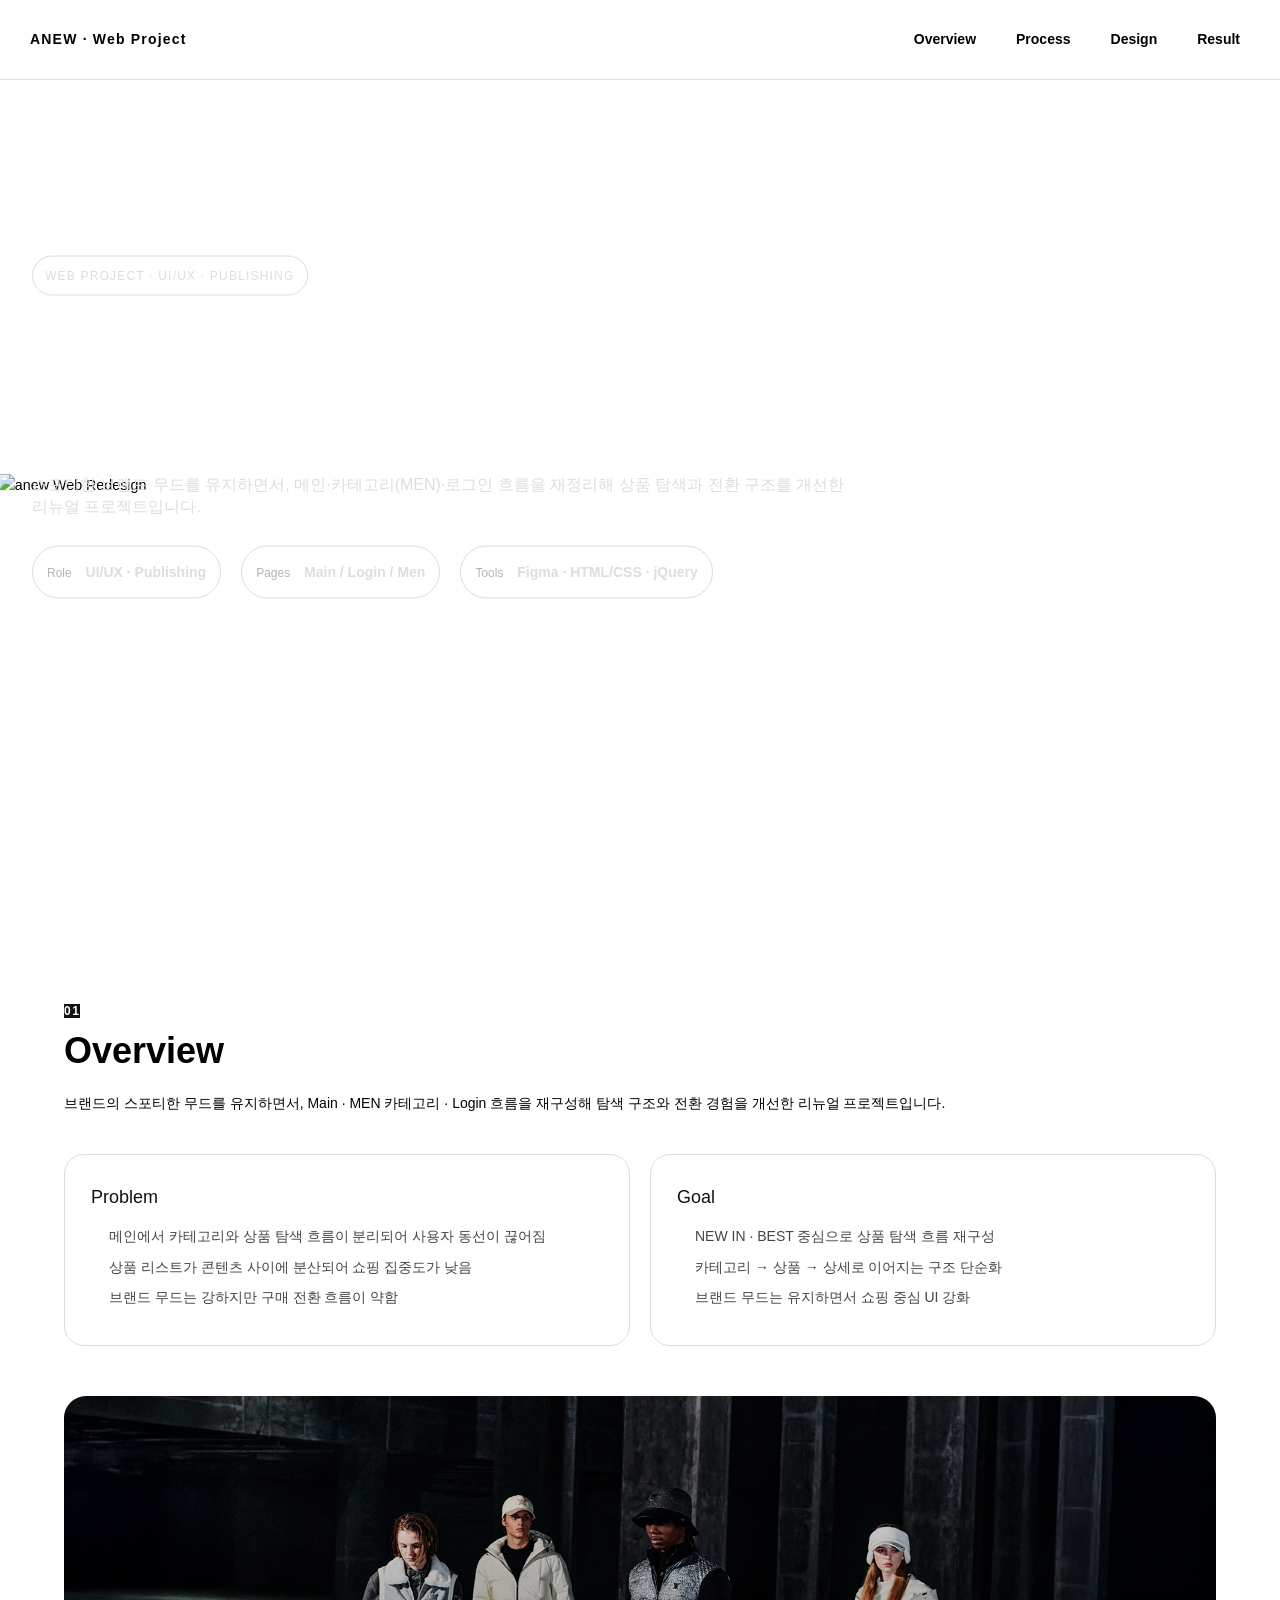
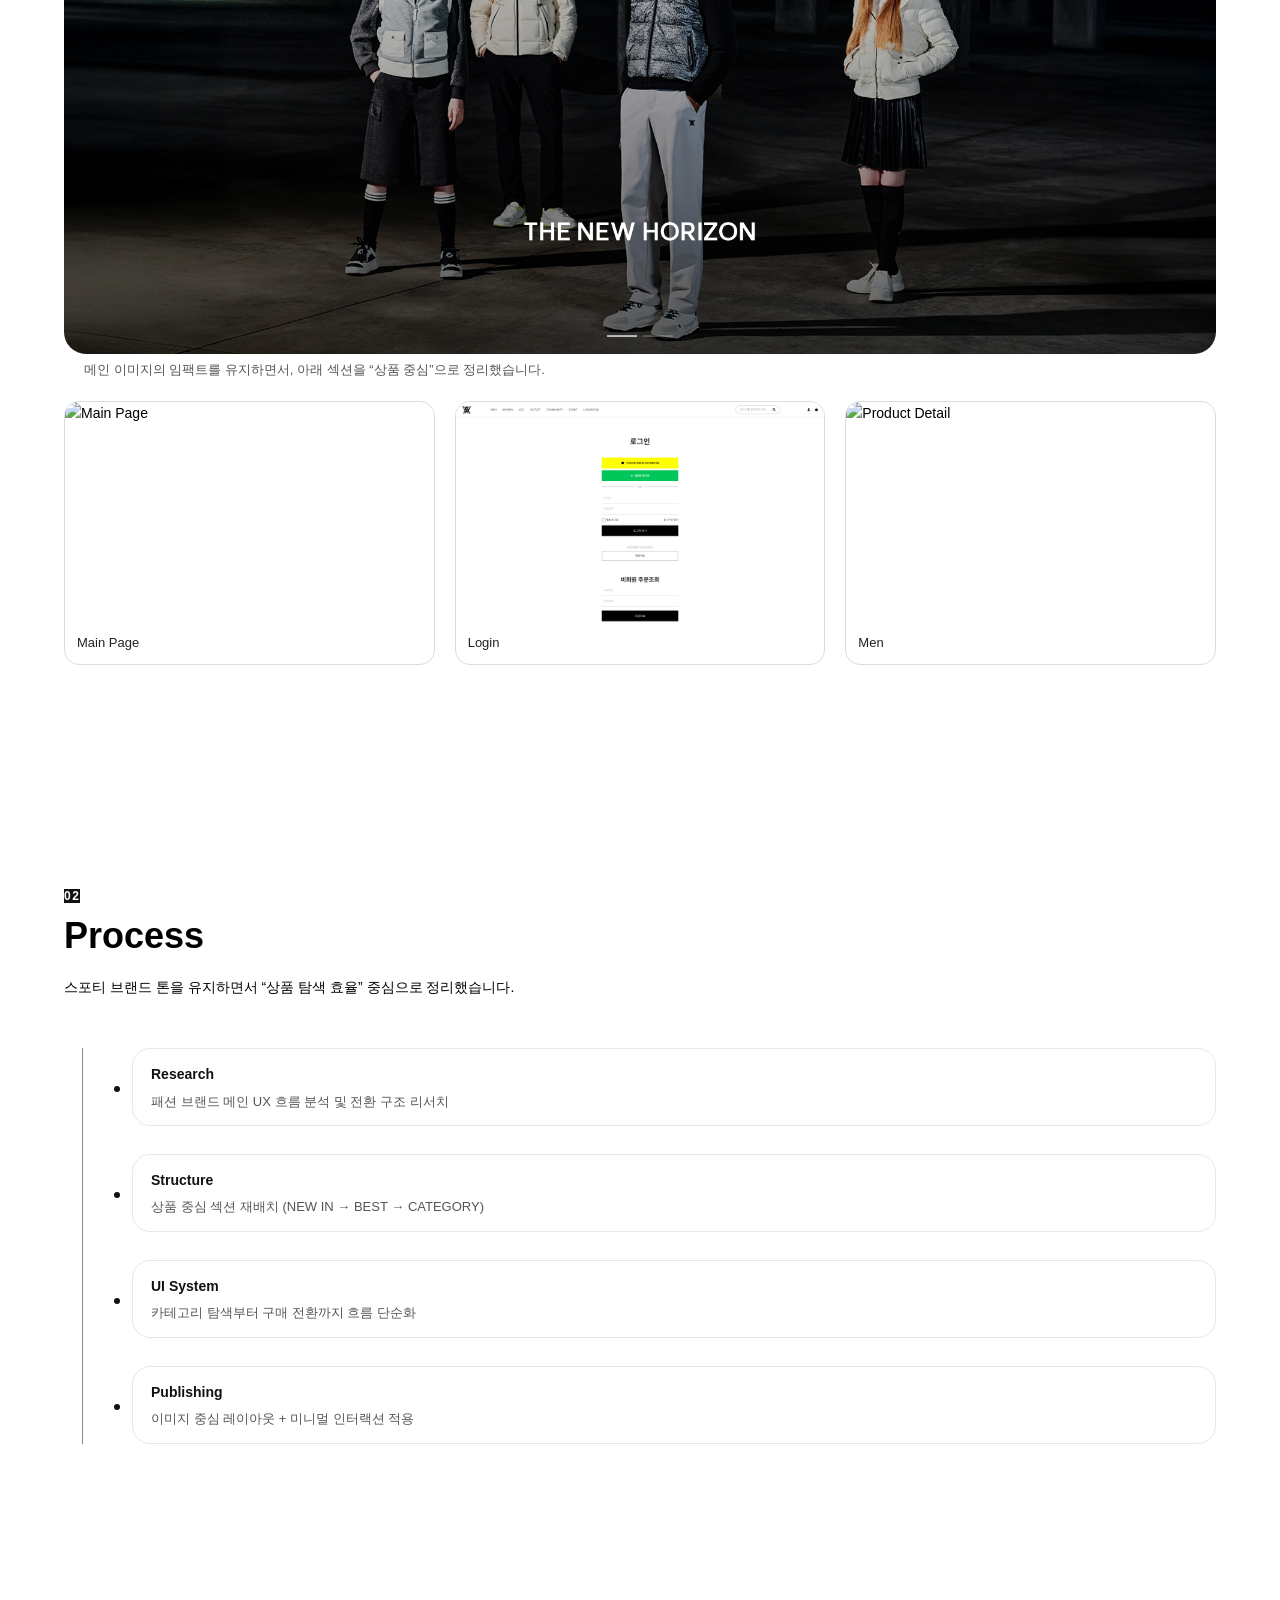
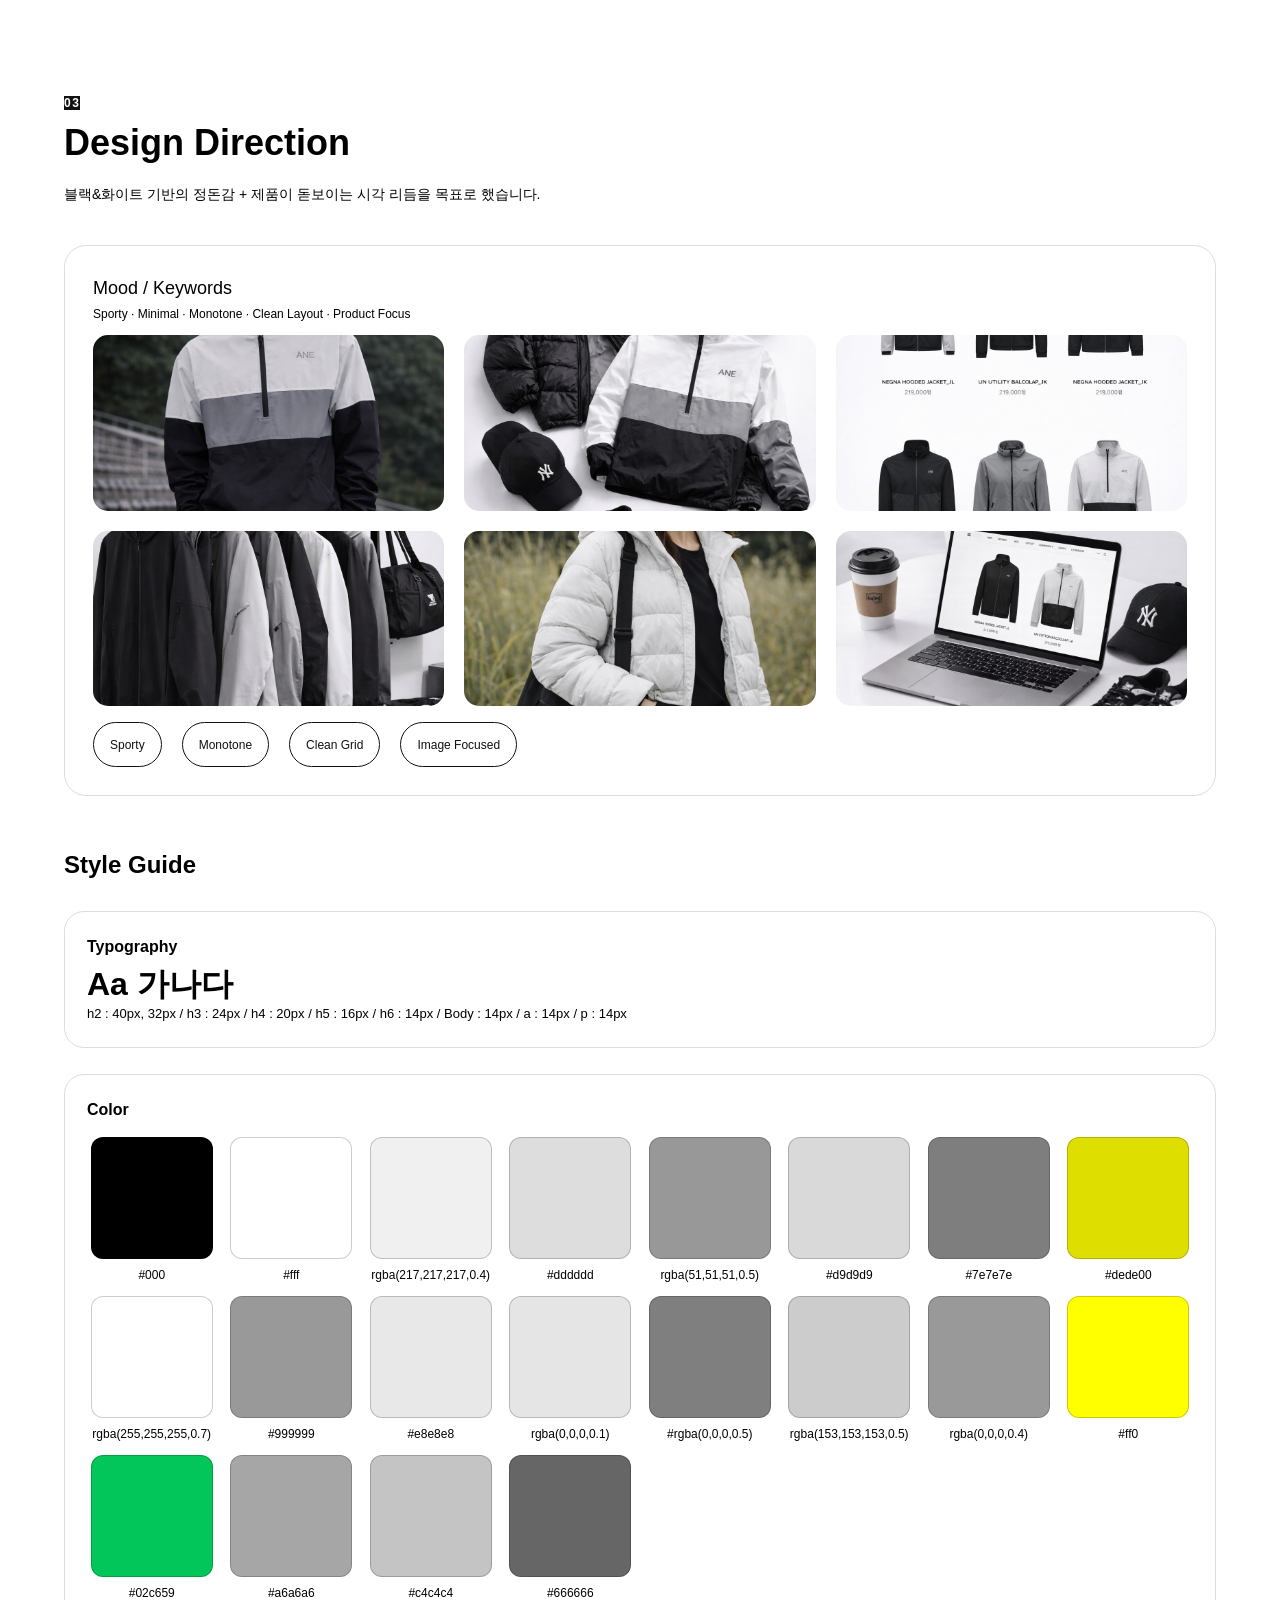
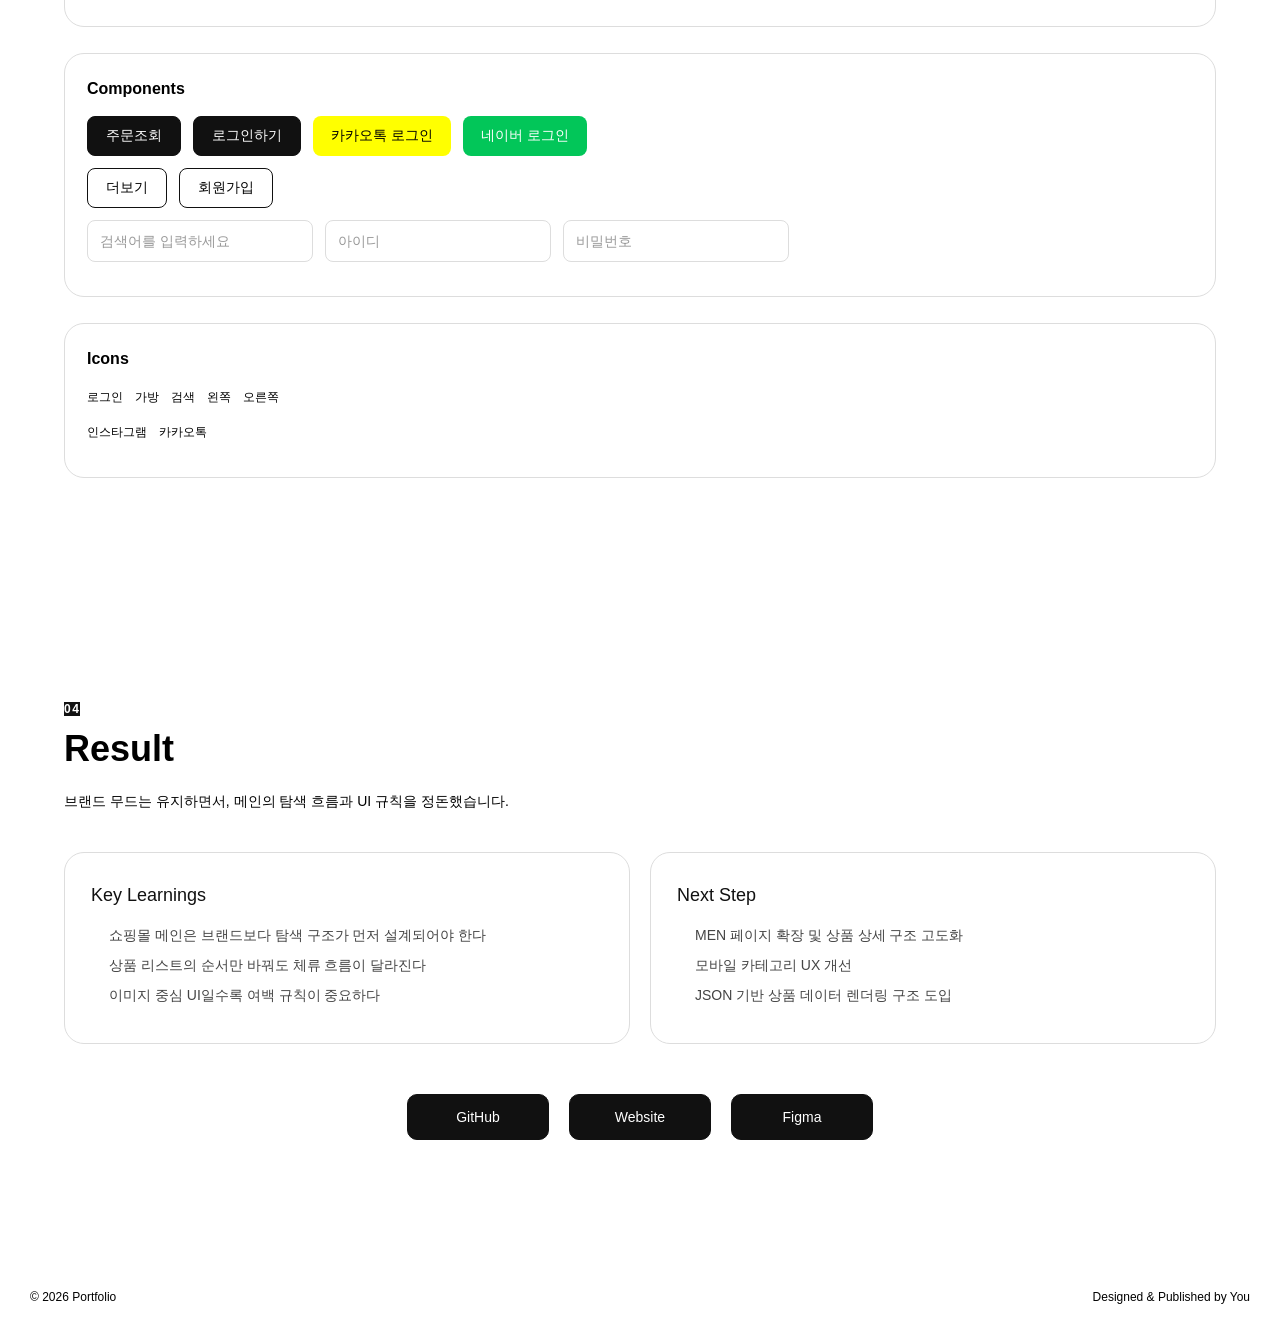
==== project-anew.html @ 0e4842bf "1" ====
<!DOCTYPE html>
<html lang="ko">
<head>
    <meta charset="UTF-8" />
    <meta name="viewport" content="width=device-width, initial-scale=1.0" />
    <title>Web Project - anew</title>
    <link rel="stylesheet" href="project-anew.css">
    <link rel="stylesheet" href="project.css" />
    <link rel="stylesheet" href="com.css">  
    <script src="js/jquery-3.7.1.min.js"></script>
    <script src="js/index.js"></script>
</head>
<body>
    <!-- header 시작-->
    <header>
        <div class='logo'><a href="index.html">ANEW · Web Project</a></div>
        <ul class="menu">
            <li><a href="#overview">Overview</a></li>
            <li><a href="#process">Process</a></li>
            <li><a href="#design">Design</a></li>
            <li><a href="#result">Result</a></li>
        </ul>
    </header>
    <!-- header 끝-->
    <!-- main 시작 -->
    <main id="top" class="main">
        <div class="img_box">
            <img src="images/project/Anew/main.png" alt="anew Web Redesign" />
            <div class="img_fade"></div>
        </div>
        <div class="text_box">
            <div class="text_top"><span>WEB PROJECT · UI/UX · PUBLISHING</span></div>
            <div class="text_title"><h1>Anew<br>Website Renewal</h1></div>

            <p>
                스포티한 브랜드 무드를 유지하면서, 메인·카테고리(MEN)·로그인 흐름을 재정리해 상품 탐색과 전환 구조를 개선한 리뉴얼 프로젝트입니다.
            </p>

            <div class="text_meta">
                <div class="meta">
                    <span class="meta1">Role</span>
                    <span class="meta2">UI/UX · Publishing</span>
                </div>
                <div class="meta">
                    <span class="meta1">Pages</span>
                    <span class="meta2">Main / Login / Men</span>
                </div>
                <div class="meta">
                    <span class="meta1">Tools</span>
                    <span class="meta2">Figma · HTML/CSS · jQuery</span>
                </div>
            </div>
        </div>
    </main>
    <!-- main 끝 -->

    <!-- section1 시작 -->
    <section id="overview" class="section1">
        <div class="container">
            <div class="section_title">
                <div class="_num"><span>01</span></div>
                <div class="title"><h2>Overview</h2></div>
                <div class="lead">
                    <p>
                        브랜드의 스포티한 무드를 유지하면서, Main · MEN 카테고리 · Login 흐름을 재구성해 탐색 구조와 전환 경험을 개선한 리뉴얼 프로젝트입니다.
                    </p>
                </div>
            </div>
            <div class="item">
                <div class="card">
                    <div class="card_title"><h3>Problem</h3></div>
                    <ul class="list">
                        <li>메인에서 카테고리와 상품 탐색 흐름이 분리되어 사용자 동선이 끊어짐</li>
                        <li>상품 리스트가 콘텐츠 사이에 분산되어 쇼핑 집중도가 낮음</li>
                        <li>브랜드 무드는 강하지만 구매 전환 흐름이 약함</li>
                    </ul>
                </div>
                <div class="card">
                    <div class="card_title"><h3>Goal</h3></div>
                    <ul class="list">
                        <li>NEW IN · BEST 중심으로 상품 탐색 흐름 재구성</li>
                        <li>카테고리 → 상품 → 상세로 이어지는 구조 단순화</li>
                        <li>브랜드 무드는 유지하면서 쇼핑 중심 UI 강화</li>
                    </ul>
                </div>
            </div>
            <div class="shot">
                <div class="shot_img">
                    <img src="images/project/anew/main.png" alt="Mockup View" />
                </div>
            <div class="shot_text">
                <p>
                    메인 이미지의 임팩트를 유지하면서, 아래 섹션을 “상품 중심”으로 정리했습니다.
                </p>
            </div>
            </div>

            <div class="boxs">
                <div class="box">
                    <div class="box_img">
                    <img src="images/project/anew/overniew-main.png" alt="Main Page" />
                    </div>
                    <div class="box_text"><p>Main Page</p></div>
                </div>

                <div class="box">
                    <div class="box_img">
                    <img src="images/project/anew/overview-login.png" alt="Product List" />
                    </div>
                    <dlv class="box_text"><p>Login</p></dlv>
                </div>

                <div class="box">
                    <div class="box_img">
                    <img src="" alt="Product Detail" />
                    </div>
                    <div class="box_text"><p>Men</p></div>
                </div>
            </div>
        </div>
    </section>
    <!-- section1 끝 -->
    <!-- section2 시작 -->
    <section id="process" class="section2">
        <div class="container">
            <div class="section_title">
                <div class="_num"><span>02</span></div>
                <div class="title"><h2>Process</h2></div>
                <div class="lead">
                    <p>스포티 브랜드 톤을 유지하면서 “상품 탐색 효율” 중심으로 정리했습니다.</p>
                </div>
            </div>

            <div class="timeline">
                <div class="t-item">
                    <span class="cir"></span>
                    <div class="t-card">
                        <h4>Research</h4>
                            <p>패션 브랜드 메인 UX 흐름 분석 및 전환 구조 리서치</p>
                    </div>
                </div>

                <div class="t-item">
                    <span class="cir"></span>
                    <div class="t-card">
                        <h4>Structure</h4>
                        <p>상품 중심 섹션 재배치 (NEW IN → BEST → CATEGORY)</p>
                    </div>
                </div>

                <div class="t-item">
                    <span class="cir"></span>
                    <div class="t-card">
                        <h4>UI System</h4>
                        <p>카테고리 탐색부터 구매 전환까지 흐름 단순화</p>
                    </div>
                </div>

                <div class="t-item">
                    <span class="cir"></span>
                    <div class="t-card">
                        <h4>Publishing</h4>
                        <p>이미지 중심 레이아웃 + 미니멀 인터랙션 적용</p>
                    </div>
                </div>
            </div>
        </div>
    </section>
    <!-- section2 끝 -->
    <!-- section3 시작 -->
    <section id="design" class="section3">
        <div class="container">
            <div class="section_title">
                <div class="_num"><span>03</span></div>
                <div class="title"><h2>Design Direction</h2></div>
                <div class="lead">
                    <p>블랙&화이트 기반의 정돈감 + 제품이 돋보이는 시각 리듬을 목표로 했습니다.</p>
                </div>
            </div>
            <div class="mood">
                <div class="mood_text">
                    <h3>Mood / Keywords</h3>
                    <p>Sporty · Minimal · Monotone · Clean Layout · Product Focus</p>
                </div>
                <div class="mood_item">
                    <img src="images/project/anew/mood1.png" alt="Dining Table" />
                    <img src="images/project/anew/mood2.png" alt="Resort Pool" />
                    <img src="images/project/anew/mood3.png" alt="Cocktail Light" />
                    <img src="images/project/anew/mood4.png" alt="Lounge Interior" />
                    <img src="images/project/anew/mood5.png" alt="Nature Walk" />
                    <img src="images/project/anew/mood6.png" alt="Fine Dish Closeup" />
                </div>

                <div class="mood_tags">
                    <div class="tag"><span>Sporty</span></div>
                    <div class="tag"><span>Monotone</span></div>
                    <div class="tag"><span>Clean Grid</span></div>
                    <div class="tag"><span>Image Focused</span></div>
                </div>
            </div>
            <div class="style_guide">
                <div class="style_title"><h2>Style Guide</h2></div>
                </div>
                <div class="style_box">
                    <h4>Typography</h4>
                    <span class="b">Aa 가나다</span>
                    <p>h2 : 40px, 32px / h3 : 24px / h4 : 20px / h5 : 16px / h6 : 14px / Body : 14px / a : 14px / p : 14px</p>
                </div>
                <div class="style_box">
                    <h4>Color</h4>
                    <div class="color">
                        <div>
                            <span class="swatch c1"></span>
                            <span class="_text">#000</span>
                        </div>
                        <div>
                            <span class="swatch c2"></span>
                            <span class="_text">#fff</span>
                        </div>
                        <div>
                            <span class="swatch c3"></span>
                            <span class="_text">rgba(217,217,217,0.4)</span>
                        </div>
                        <div>
                            <span class="swatch c4"></span>
                            <span class="_text">#dddddd</span>
                        </div>
                        <div>
                            <span class="swatch c5"></span>
                            <span class="_text">rgba(51,51,51,0.5)</span>
                        </div>
                        <div>
                            <span class="swatch c6"></span>
                            <span class="_text">#d9d9d9</span>
                        </div>
                        <div>
                            <span class="swatch c7"></span>
                            <span class="_text">#7e7e7e</span>
                        </div>
                        <div>
                            <span class="swatch c8"></span>
                            <span class="_text">#dede00</span>
                        </div>
                        <div>
                            <span class="swatch c9"></span>
                            <span class="_text">rgba(255,255,255,0.7)</span>
                        </div>
                        <div>
                            <span class="swatch c10"></span>
                            <span class="_text">#999999</span>
                        </div>
                        <div>
                            <span class="swatch c11"></span>
                            <span class="_text">#e8e8e8</span>
                        </div>
                        <div>
                            <span class="swatch c12"></span>
                            <span class="_text">rgba(0,0,0,0.1)</span>
                        </div>
                        <div>
                            <span class="swatch c13"></span>
                            <span class="_text">#rgba(0,0,0,0.5)</span>
                        </div>
                        <div>
                            <span class="swatch c14"></span>
                            <span class="_text">rgba(153,153,153,0.5)</span>
                        </div>
                        <div>
                            <span class="swatch c15"></span>
                            <span class="_text">rgba(0,0,0,0.4)</span>
                        </div>
                        <div>
                            <span class="swatch c16"></span>
                            <span class="_text">#ff0</span>
                        </div>
                        <div>
                            <span class="swatch c17"></span>
                            <span class="_text">#02c659</span>
                        </div>
                        <div>
                            <span class="swatch c18"></span>
                            <span class="_text">#a6a6a6</span>
                        </div>
                        <div>
                            <span class="swatch c19"></span>
                            <span class="_text">#c4c4c4</span>
                        </div>
                        <div>
                            <span class="swatch c20"></span>
                            <span class="_text">#666666</span>
                        </div>
                    </div>
                </div>
                <div class="style_box">
                    <h4>Components</h4>

                    <div class="comp">
                        <button class="btn btn1">주문조회</button>
                        <button class="btn btn1">로그인하기</button>
                        <button class="btn btn1 kakao">카카오톡 로그인</button>
                        <button class="btn btn1 naver">네이버 로그인</button>
                    </div>

                    <div class="comp">
                        <button class="btn btn2">더보기</button>
                        <button class="btn btn2">회원가입</button>
                    </div>
                    <div class="comp">
                        <input class="input" placeholder="검색어를 입력하세요" />
                        <input class="input" placeholder="아이디" />
                        <input class="input" placeholder="비밀번호" />
                    </div>
                </div>
                <div class="style_box">
                    <h4>Icons</h4>
                    <div class="comp">
                        <div class="item">
                            <i class="fa-solid fa-user icon"></i>
                            <span class="icon_label">로그인</span>
                        </div>
                        <div class="item">
                            <i class="fa-solid fa-bag-shopping icon"></i>
                            <span class="icon_label">가방</span>
                        </div>
                        <div class="item">
                            <i class="fa-solid fa-magnifying-glass icon"></i>
                            <span class="icon_label">검색</span>
                        </div>
                        <div class="item">
                            <i class="fa-solid fa-angle-left"></i>
                            <span class="icon_label">왼쪽</span>
                        </div>
                        <div class="item">
                            <i class="fa-solid fa-angle-right"></i>
                            <span class="icon_label">오른쪽</span>
                        </div>
                    </div>
                    <div class="comp">
                        <div class="item">
                            <i class="fa-brands fa-instagram"></i>
                            <span class="icon_label">인스타그램</span>
                        </div>
                        <div class="item">
                            <i class="fa-brands fa-kakao-talk"></i>
                            <span class="icon_label">카카오톡</span>
                        </div>
                    </div>
                </div>
            </div>
        </div>
    </section>
    <!-- section3 끝 -->
    <!-- section4 시작 -->
    <section id="result" class="section4">
        <div class="container">
            <div class="section_title">
                <div class="_num"><span>04</span></div>
                <div class="title"><h2>Result</h2></div>
                <div class="lead">
                    <p>브랜드 무드는 유지하면서, 메인의 탐색 흐름과 UI 규칙을 정돈했습니다.</p>
                </div>
            </div>
            <div class="item">
                <div class="card">
                    <div class="card_title"><h3>Key Learnings</h3></div>
                    <ul class="list">
                        <li>쇼핑몰 메인은 브랜드보다 탐색 구조가 먼저 설계되어야 한다</li>
                        <li>상품 리스트의 순서만 바꿔도 체류 흐름이 달라진다</li>
                        <li>이미지 중심 UI일수록 여백 규칙이 중요하다</li>
                    </ul>
                </div>
                <div class="card">
                    <div class="card_title"><h3>Next Step</h3></div>
                    <ul class="list">
                        <li>MEN 페이지 확장 및 상품 상세 구조 고도화</li>
                        <li>모바일 카테고리 UX 개선</li>
                        <li>JSON 기반 상품 데이터 렌더링 구조 도입</li>
                    </ul>
                </div>
            </div>
            <div class="button">
                <a href="https://github.com/reopark/anew" class="btn" target="_blank">GitHub</a>
                <a href="https://anew01.netlify.app" class="btn">Website</a>
                <a href="https://www.figma.com/design/tW0krnrEzZsbgOHwyaGHKl/%EA%B3%A8%ED%94%84%EC%9B%A8%EC%96%B4?t=hnTnToF4WOU0ljRG-1" class="btn">Figma</a>
            </div>
        </div>
    </section>
    <!-- section4 끝 -->
    <!-- pop 시작 -->
    <div class="pop">
        <div class="bg"></div>
        <div class="cont">
            <img src="" alt="">
        </div>
        <i class="fa-solid fa-x"></i>
    </div>
    <!-- pop 끝 -->
    <!-- footer 시작-->
    <footer>
        <div class="footer1">
            <p>© 2026 Portfolio</p>
            <p>Designed & Published by You</p>
        </div>
    </footer>
    <!-- footer 끝 -->
</body>
</html>
---- project-anew.css ----
body {
    background: #fff;
    color: #000;
}

/* header */
.logo, .menu{
    color: #000;
}

.menu a:hover {
    opacity: 0.7;
}

.card, .box, .t-card, .style_box {
    background-color: #fff;
    border: 1px solid #dddddd;
}

/* main */
.main .text_box .text_top , .meta {
    border: 1px solid #dddddd;
    color: #dddddd;
}

.main .text_box .text_title h1 {
    color: #ffffff;
}

.main .text_box p {
    color: #dddddd;
}

.main .text_meta .meta .meta1 {
    color: #b4b4b4;
}
.main .text_meta .meta .meta2 {
    color: #dddddd;
}

.section_title ._num span {
    background-color: #111111;
    color: #fff;
}

.card_title h3 {
    color: #111111;
}

.list li {
    color: #444444;
}

.shot .shot_text p {
    color: #555555;
}

.box_text p {
    color: #222222;
}

.timeline::before {
    background-color: #888888;
}

.timeline .t-item .cir {
    background-color: #111111;
}

.timeline .t-card {
    border-color: #e7e7e7;
}

.timeline .t-card h4 {
    color: #111111;
}

.timeline .t-card p {
    color: #555555;
}

.design_box {
    border-color: #e7e7e7;
    background-color: #fff;
}

.mood {
    border: 1px solid #dddddd;
}

.mood_tags .tag {
    border: 1px solid #111111;
    background-color: #fff;
}

.mood_tags .tag span {
    color: #111111;
}

/* color */
.style_box .color .swatch.c1 {
    background-color:#000; 
}
.style_box .color .swatch.c2 {
    background-color:#fff; 
}
.style_box .color .swatch.c3 {
    background-color:rgba(217,217,217,0.4); 
}
.style_box .color .swatch.c4 {
    background-color:#dddddd; 
}
.style_box .color .swatch.c5 {
    background-color: rgba(51,51,51,0.5); 
}
.style_box .color .swatch.c6 {
    background-color: #d9d9d9; 
}
.style_box .color .swatch.c7 {
    background-color:#7e7e7e; 
}
.style_box .color .swatch.c8 {
    background-color:#dede00; 
}
.style_box .color .swatch.c9 {
    background-color:rgba(255,255,255,0.7); 
}
.style_box .color .swatch.c10 {
    background-color:#999999; 
}
.style_box .color .swatch.c11 {
    background-color:#e8e8e8; 
}
.style_box .color .swatch.c12 {
    background-color: rgba(0,0,0,0.1); 
}
.style_box .color .swatch.c13 {
    background-color:rgba(0,0,0,0.5); 
}
.style_box .color .swatch.c14 {
    background-color:rgba(153,153,153,0.5); 
}
.style_box .color .swatch.c15 {
    background-color:rgba(0,0,0,0.4); 
}
.style_box .color .swatch.c16 {
    background-color:#ff0; 
}
.style_box .color .swatch.c17 {
    background-color:#02c659; 
}
.style_box .color .swatch.c18 {
    background-color:#a6a6a6; 
}
.style_box .color .swatch.c19 {
    background-color:#c4c4c4; 
}
.style_box .color .swatch.c20 {
    background-color: #666666; 
}


.btn {
    border: 1px solid #111111;
    background-color: #111111;
    color: #fff;
}

.btn:hover {
    background-color: #fff;
    color: #111111;
}

.style_box .comp .kakao {
    background-color: #ff0;
    color: #000;
    border: none;
}

.btn2 {
    background-color: #fff;
    color: #000;
}

.style_box .comp .naver {
    background-color: #02c659;
    border: none;
}

.input {
    border: 1px solid #e7e7e7;
    background: #ffffff;
    color: #111111;
}
.input::placeholder {
    color: #999999;
}
---- project.css ----
body {
    line-height: 1.6;
}

/* section */
section {
    padding: 110px 0;
}

.section_title {
    margin-bottom: 40px;
}

.container {
    width: 90%;
    max-width: 1700px;
    margin: 0 auto;
}

._num {
    font-weight: 800;
    letter-spacing: 1.5px;
    font-size: 12px;
}

.title h2 {
    margin-bottom: 12px;
    font-size: 36px;
}

.lead p {
    margin: 0;
    font-size: 14px;
}

/* header (형태만) */
header {
    backdrop-filter: blur(14px);
    background-color: rgba(255,255,255,0.9);
    border-bottom: 1px solid #dddddd;
}


.logo {
    font-weight: 800;
    letter-spacing: 1.2px;
    font-size: 14px;
}

.menu {
    display: flex;
    gap: 20px;
    font-size: 14px;
}

.menu a {
    padding: 8px 10px;
    border-radius: 30px;
}

/* main */
.main {
    padding-top: 80px;
    height: 90vh;
    display: flex;
    align-items: center;
    overflow: hidden;
}

.main .img_box img {
    height: 100%;
    transform: scale(1.02);
}

.main .img_box .img_fade {
    position: absolute;
    inset: 0;
}

.main .text_box {
    position: absolute;
    top: 48%;
    left: 35%;
    transform: translate(-50%,-50%);
}

.main .text_box .text_top {
    display: inline-block;
    font-size: 13px;
    letter-spacing: 1.2px;
    padding: 8px 12px;
    border-radius: 30px;
    margin-bottom: 16px;
}

.main .text_box .text_title h1 {
    font-size: 60px;
    line-height: 1.2;
    margin-bottom: 18px;
    letter-spacing: 1.2px;
}

.main .text_box p {
    margin-bottom: 28px;
    font-size: 16px;
}

.main .text_meta {
    display: flex;
    gap: 20px;
}

.main .meta {
    border-radius: 30px;
    padding: 14px;
}

.main .meta1 {
    font-size: 12px;
    margin-bottom: 6px;
}

.main .meta2 {
    font-size: 14px;
    font-weight: 600;
    margin-left: 10px;
}

/* section1 */
.section1 .item {
    display: grid;
    grid-template-columns: repeat(2,1fr);
    gap: 20px;
    margin-top: 40px;
}

.card {
    border-radius: 20px;
    padding: 28px 26px;
}

.card_title {
    font-size: 18px;
    font-weight: 700;
    margin-bottom: 14px;
}

.list {
    padding-left: 18px;
    font-size: 14px;
    line-height: 1.6;
}

.list li {
    margin-bottom: 8px;
}

.shot {
    margin-top: 50px;
}

.shot_img {
    border-radius: 22px;
    overflow: hidden;
}

.shot_text {
    margin-bottom: 20px;
}

.shot_text p {
    margin-top: 5px;
    font-size: 13px;
    margin-left: 20px;
}

.boxs {
    display: grid;
    grid-template-columns: repeat(3,1fr);
    gap: 20px;
}

.box {
    border-radius: 15px;
    overflow: hidden;
}

.box_img {
    height: 220px;
    overflow: hidden;
}

.box_img img {
    height: 100%;
    object-fit: cover;
    object-position: top;
}

.box_text p {
    padding: 10px 12px;
    font-size: 13px;
}

/* section2 */
.timeline {
    margin-top: 50px;
    padding-left: 40px;
}

.timeline::before {
    content: "";
    position: absolute;
    left: 18px;
    top: 0;
    bottom: 0;
    width: 1px;
}

.t-item {
    margin-bottom: 28px;
    padding-left: 28px;
}

.cir {
    position: absolute;
    left: 10px;
    top: 38px;
    width: 6px;
    height: 6px;
    border-radius: 50%;
}

.t-card {
    border-radius: 18px;
    padding: 14px 18px;
}

.t-card h4 {
    font-size: 14px;
    font-weight: 700;
    margin-bottom: 6px;
}

.t-card p {
    font-size: 13px;
    line-height: 1.5;
}

/* section3 */
.mood {
    margin-top: 28px;
    padding: 28px;
    border-radius: 22px;
}

.mood_text {
    margin-bottom: 10px;
}

.mood_item {
    display: grid;
    grid-template-columns: repeat(3,1fr);
    gap: 20px;
}

.mood_item img {
    width: 100%;
    aspect-ratio: 2/1;
    object-fit: cover;
    border-radius: 15px;
}

.mood_tags {
    margin-top: 16px;
    display: flex;
    gap: 20px;
}

.tag {
    padding: 10px 16px;
    border-radius: 30px;
    font-size: 14px;
}

/* style guide */
.style_guide {
    margin-top: 50px;
}

.style_box {
    margin-top: 26px;
    padding: 22px;
    border-radius: 20px;
}

.style_box h4 {
    font-size: 16px;
    font-weight: 700;
    margin-bottom: 14px;
}

.style_box .b {
    display: block;
    font-size: 32px;
    font-weight: 800;
    margin-bottom: 8px;
}

.style_box p {
    font-size: 13px;
}

.style_box .color {
    display: grid;
    grid-template-columns: repeat(8,1fr);
    gap: 10px;
    place-items: center;
}

.style_box .color>div {
    display: flex;
    flex-direction: column;
}

.style_box .color .swatch {
    width: 120px;
    height: 120px;
    border-radius: 12px;
    border: 1px solid rgba(0,0,0,0.2);
    display: inline-block;
}

.style_box .color ._text {
    margin-top: 5px;
    text-align: center;
    width: 100%;
}

.style_box .comp {
    display: flex;
    align-items: center;
    gap: 12px;
    margin-bottom: 12px;
}

.style_box .comp .btn {
    height: 40px;
    padding: 0 18px;
    border-radius: 8px;
    font-size: 14px;
    font-weight: 500;
    cursor: pointer;
    transition: all .2s ease;
}

.style_box .comp .input {
    width: 200px;
    height: 40px;
    padding: 0 12px;
    border-radius: 8px;
    border: 1px solid #dddddd;
    font-size: 14px;
    outline: none;

}
.style_box .comp .input:focus {
    border-color:#000;
}


/* section4 */
.section4 .item {
    display: grid;
    grid-template-columns: repeat(2,1fr);
    gap: 20px;
    margin-top: 40px;
}

.button {
    margin-top: 50px;
    display: flex;
    justify-content: center;
    gap: 20px;
}

.button .btn {
    width: 140px;
    height: 44px;
    display: flex;
    align-items: center;
    justify-content: center;
    border-radius: 10px;
}

/* popup */
.pop {
    position: fixed;
    top: 0;
    left: 0;
    width: 100%;
    height: 100%;
    z-index: 999;
    display: none;
}

.pop img {
    width: 100%;
    display: block;
}

.pop .bg {
    position: absolute;
    top: 0;
    left: 0;
    width: 100%;
    height: 100%;
    background-color: rgba(0,0,0,0.8);
}

.pop .cont {
    position: absolute;
    top: 0;
    left: 50%;
    transform: translateX(-50%);
    width: min(800px, 92vw);
    height: 100%;
    overflow: auto;
    box-sizing: border-box;
}


.pop i {
    position: absolute;
    top: 30px;
    right: 60px;
    font-size: 30px;
    color: #fff;
    cursor: pointer;
}

/* footer */
footer {
    padding: 36px 0;
}

footer .footer1 {
    display: flex;
    justify-content: space-between;
    align-items: center;
    padding: 0 30px;
}
---- com.css ----
/*폰트*/
@import url('https://cdn.jsdelivr.net/gh/sun-typeface/SUIT@2/fonts/variable/woff2/SUIT-Variable.css');
@import url("https://cdnjs.cloudflare.com/ajax/libs/font-awesome/7.0.1/css/all.min.css");

/*스타일 리셋*/
* {
    padding: 0;
    margin: 0;
    position: relative;
}

img {
    display: block;
    width: 100%;
    object-fit: cover;
}

li {
    list-style: none;
}

a {
    color: inherit;
    text-decoration: none;
    display: inline-block;
}

/*글자*/
body {
    font-family: 'SUIT Variable', sans-serif;
    font-size: 14px;
}

h1 {
    font-size: 30px;
    font-weight: bold;
}

h2 {
    font-size: 24px;
    font-weight: 700;
}

h3 {
    font-size: 18px;
    font-weight: 400;
}

h4 {
    font-size: 16px;
    font-weight: 400;
}

h6 {
    font-size: 14px;
}

p {
    font-size: 12px;
    line-height: 22px;
}

span {
    font-size: 12px;
    line-height: 22px;
}


/* header */
header {
    position: fixed;
    width: 100%;
    height: 80px;
    top: 0;
    left: 0;
    display: flex;
    justify-content: space-between;
    padding: 0 30px;
    align-items: center;
    box-sizing: border-box;
    font-size: 16px;
    font-weight: 700;
    color: #fff;
    z-index: 100;
}

header.down {
    background-color: #fff;
    color: #000;
    border-bottom: 2px solid #333333;
}

header .menu2 ul {
    display: flex;
    align-items: center;
    justify-content: center;
    gap: 20px;
}


/* fullpage nav */
#fp-nav ul li {
    width: 12px !important;
    height: 12px !important;
}

#fp-nav ul li a span {
    width: 12px !important;
    height: 12px !important;
    margin: 0 !important;
    border-radius: 0 !important;
    background-color: #c5c5c5 !important;
    top: 0 !important;
    left: 0 !important;
    transform: rotate(0deg) !important;
    transition: 0.6s !important;
}

#fp-nav ul li a.active span {
    background-color: #ff0 !important;
    transform: rotate(450deg) !important;
}
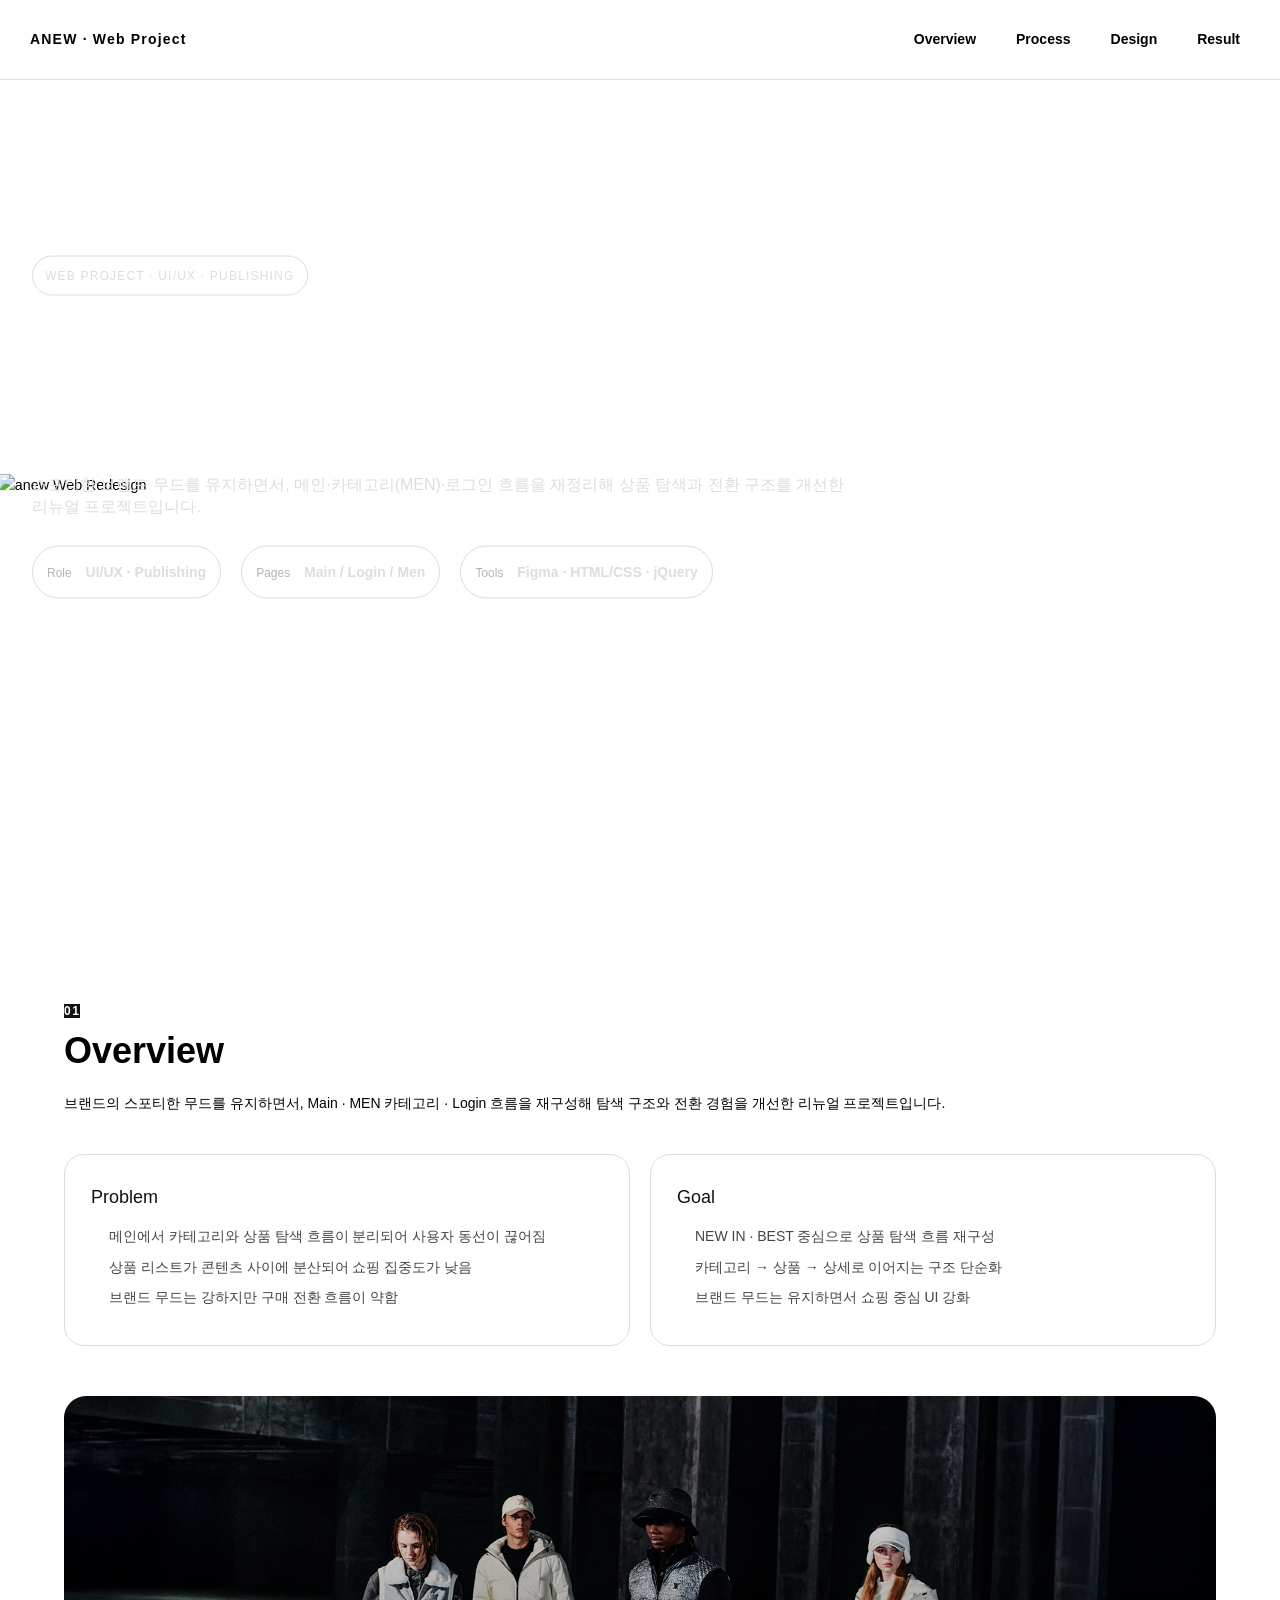
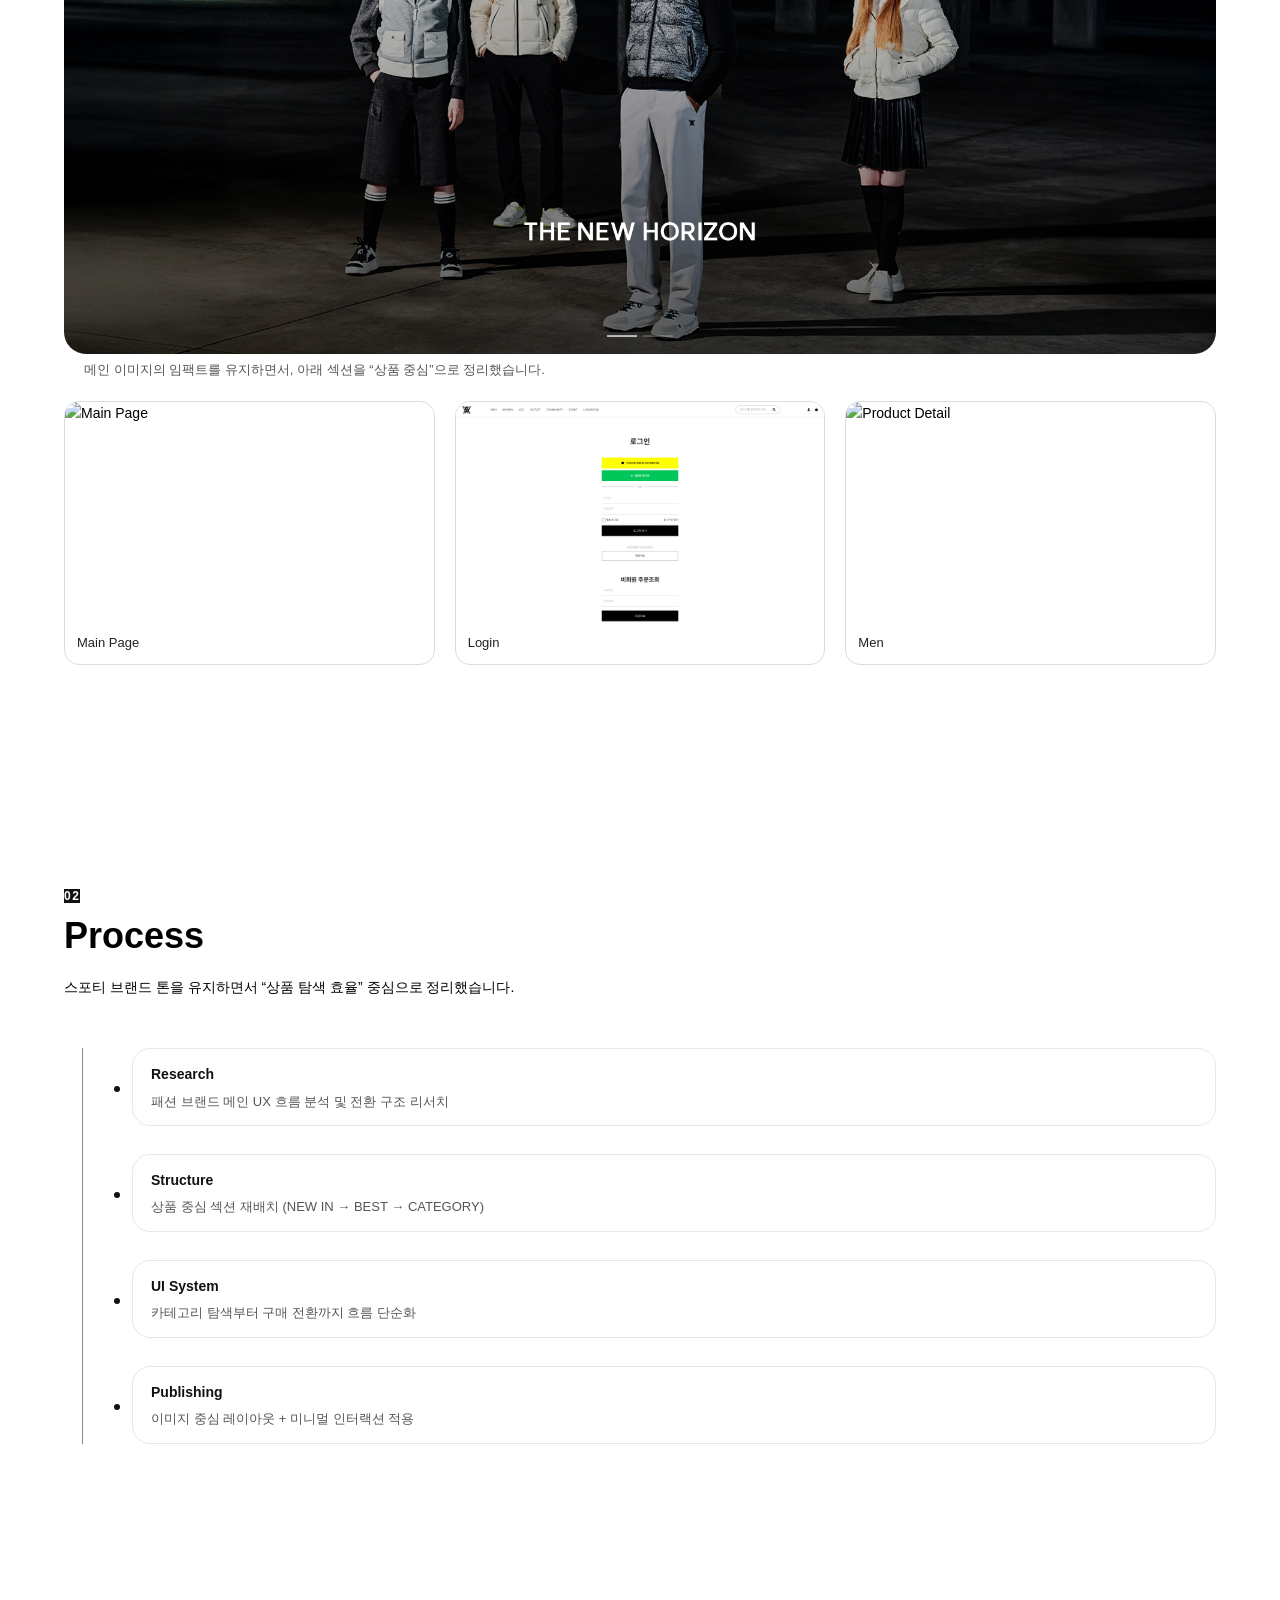
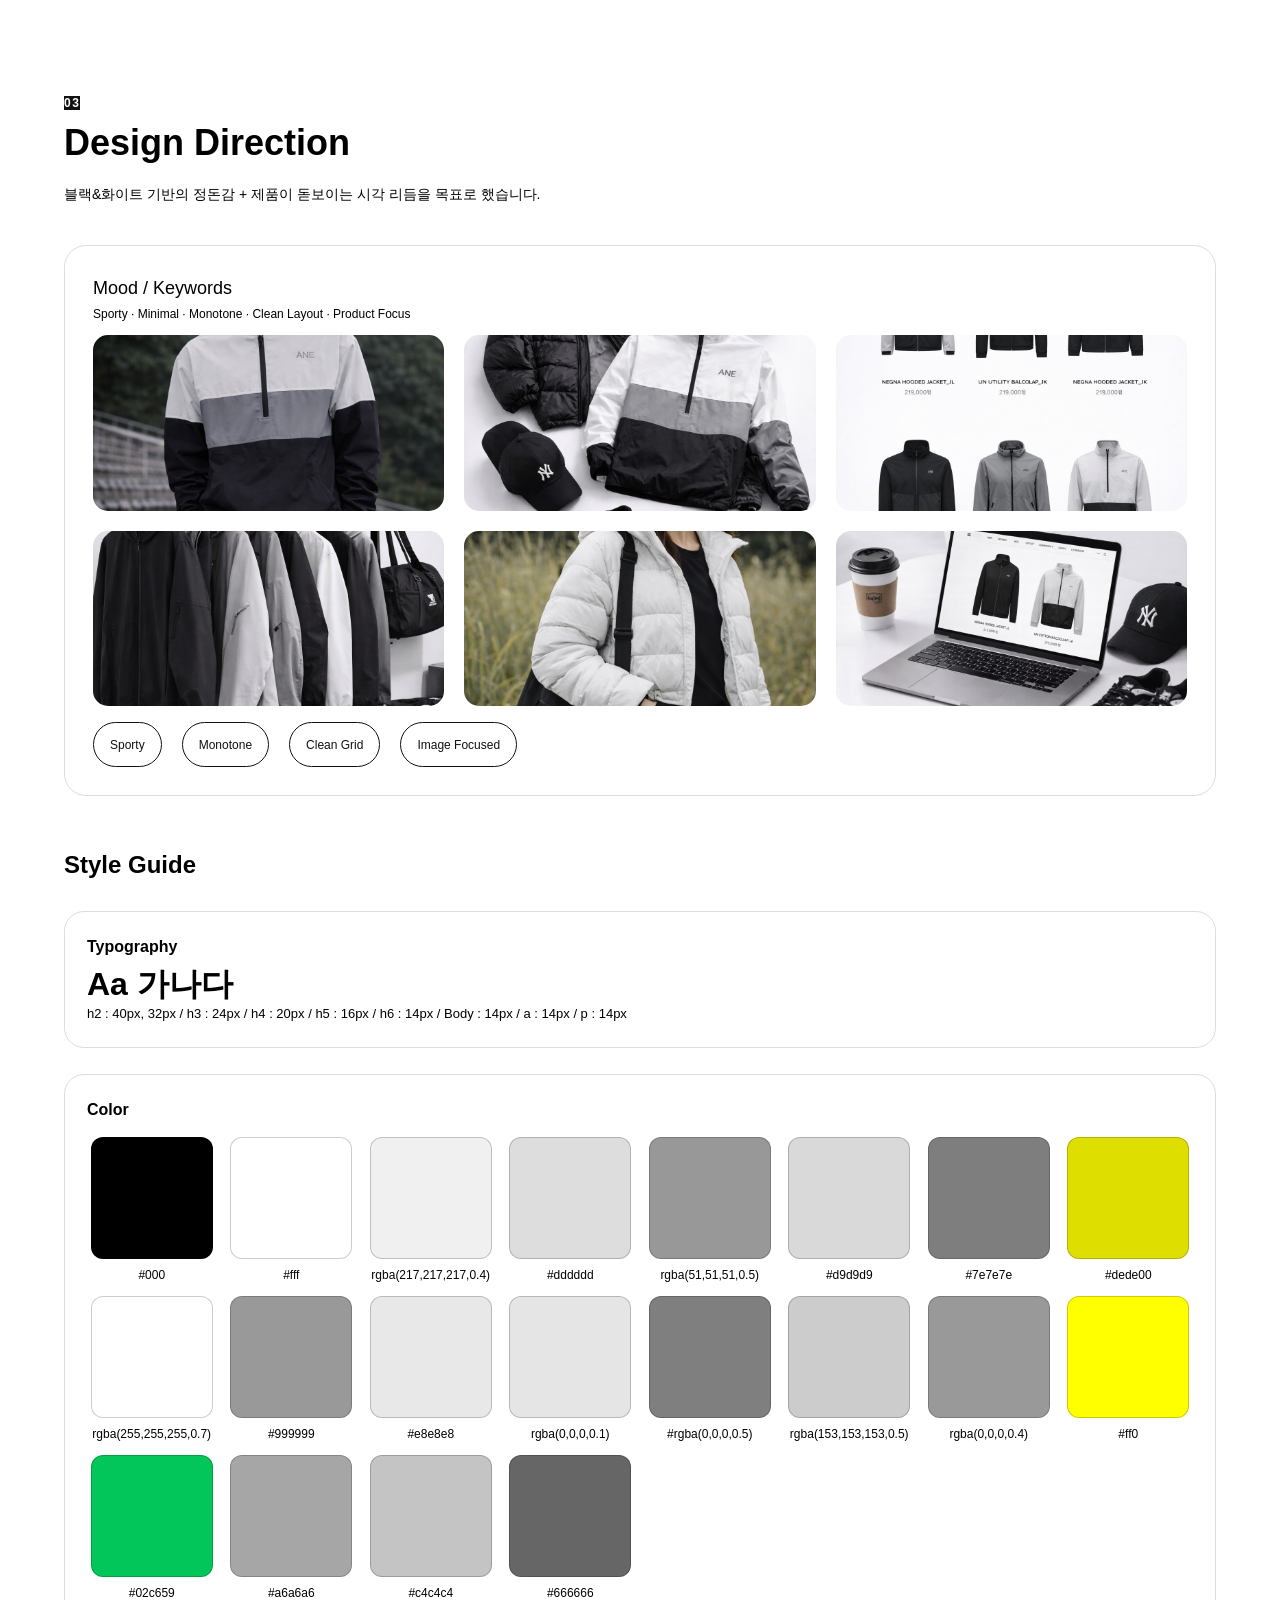
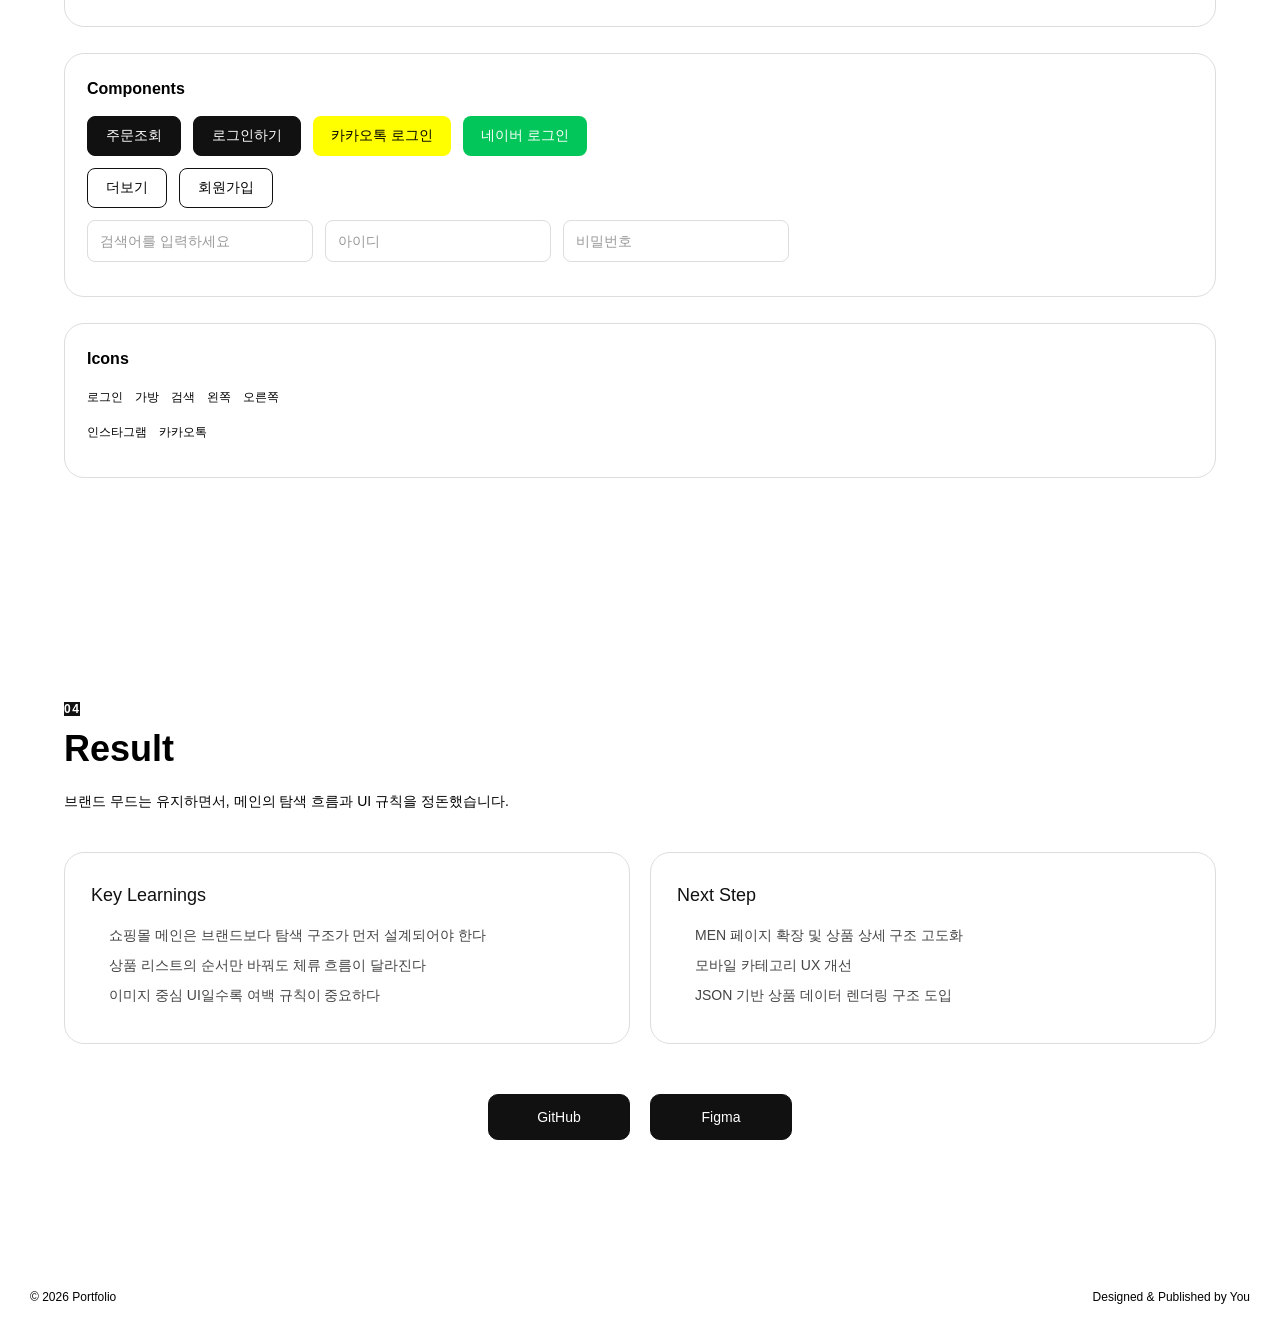
==== commit 43f45041: "1" ====
--- a/project-anew.html
+++ b/project-anew.html
@@ -379,8 +379,7 @@
                 </div>
             </div>
             <div class="button">
-                <a href="https://github.com/reopark/anew" class="btn" target="_blank">GitHub</a>
-                <a href="https://anew01.netlify.app" class="btn">Website</a>
+                <a href="https://reopark.github.io/anew/" class="btn" target="_blank">GitHub</a>
                 <a href="https://www.figma.com/design/tW0krnrEzZsbgOHwyaGHKl/%EA%B3%A8%ED%94%84%EC%9B%A8%EC%96%B4?t=hnTnToF4WOU0ljRG-1" class="btn">Figma</a>
             </div>
         </div>
